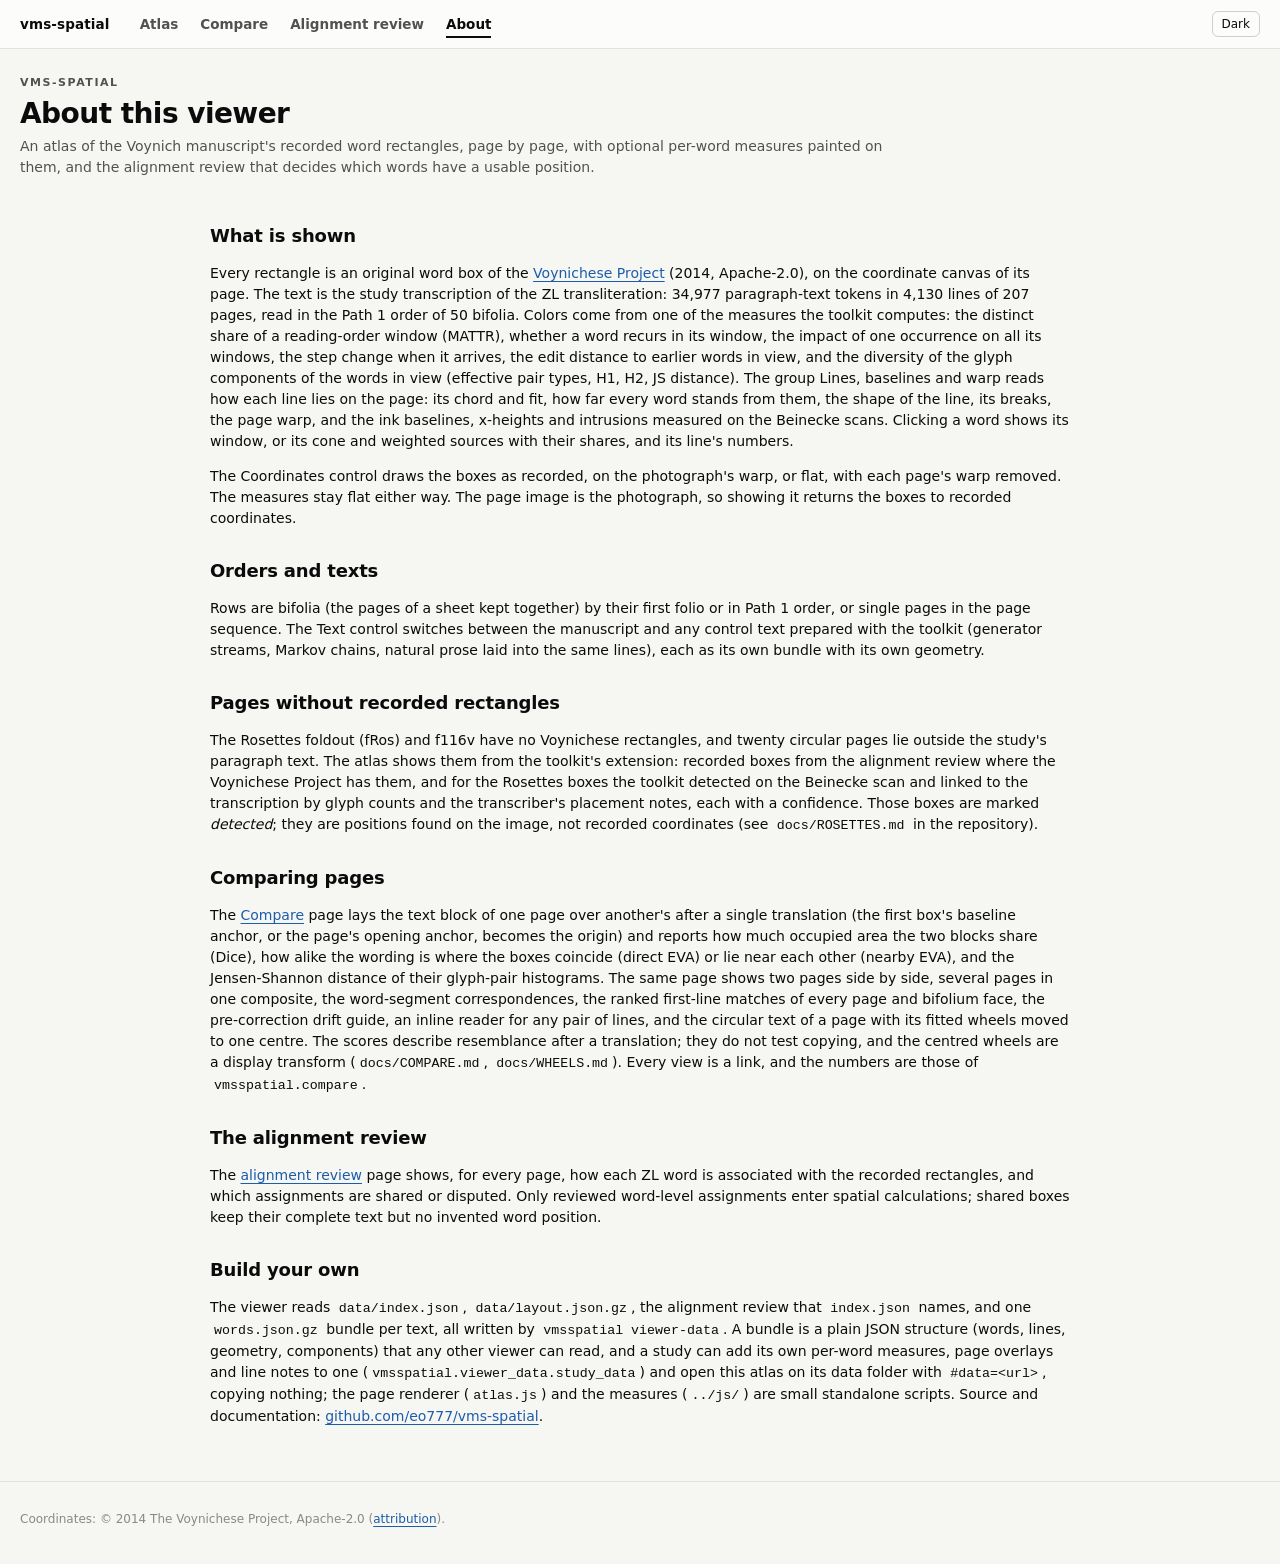
==== viewer/about.html @ 37ca38cd "Release 2026.10.31.6 Build 8cfc3ab9c296. History not kept." ====
<!doctype html>
<html lang="en"><head><meta charset="utf-8"><meta name="viewport" content="width=device-width, initial-scale=1">
<title>vms-spatial · About</title><link rel="stylesheet" href="style.css"><script src="site_nav.js" defer></script>
<style>main.about{max-width:900px}main.about h2{margin-top:28px}main.about code{background:var(--bg);padding:1px 4px;border-radius:4px}</style></head>
<body><nav class="site-nav"></nav><header class="masthead"><div class="eyebrow">VMS-SPATIAL</div><h1>About this viewer</h1>
<p class="sub">An atlas of the Voynich manuscript's recorded word rectangles, page by page, with optional per-word measures painted on them, and the alignment review that decides which words have a usable position.</p></header>
<main class="about">
<h2>What is shown</h2>
<p>Every rectangle is an original word box of the <a href="https://www.voynichese.com/">Voynichese Project</a> (2014, Apache-2.0), on the coordinate canvas of its page. The text is the study transcription of the ZL transliteration: 34,977 paragraph-text tokens in 4,130 lines of 207 pages, read in the Path 1 order of 50 bifolia. Colors come from one of the measures the toolkit computes: the distinct share of a reading-order window (MATTR), whether a word recurs in its window, the impact of one occurrence on all its windows, the step change when it arrives, the edit distance to earlier words in view, and the diversity of the glyph components of the words in view (effective pair types, H1, H2, JS distance). The group Lines, baselines and warp reads how each line lies on the page: its chord and fit, how far every word stands from them, the shape of the line, its breaks, the page warp, and the ink baselines, x-heights and intrusions measured on the Beinecke scans. Clicking a word shows its window, or its cone and weighted sources with their shares, and its line's numbers.</p>
<p>The Coordinates control draws the boxes as recorded, on the photograph's warp, or flat, with each page's warp removed. The measures stay flat either way. The page image is the photograph, so showing it returns the boxes to recorded coordinates.</p>
<h2>Orders and texts</h2>
<p>Rows are bifolia (the pages of a sheet kept together) by their first folio or in Path 1 order, or single pages in the page sequence. The Text control switches between the manuscript and any control text prepared with the toolkit (generator streams, Markov chains, natural prose laid into the same lines), each as its own bundle with its own geometry.</p>
<h2>Pages without recorded rectangles</h2>
<p>The Rosettes foldout (fRos) and f116v have no Voynichese rectangles, and twenty circular pages lie outside the study's paragraph text. The atlas shows them from the toolkit's extension: recorded boxes from the alignment review where the Voynichese Project has them, and for the Rosettes boxes the toolkit detected on the Beinecke scan and linked to the transcription by glyph counts and the transcriber's placement notes, each with a confidence. Those boxes are marked <em>detected</em>; they are positions found on the image, not recorded coordinates (see <code>docs/ROSETTES.md</code> in the repository).</p>
<h2>Comparing pages</h2>
<p>The <a href="compare.html">Compare</a> page lays the text block of one page over another's after a single translation (the first box's baseline anchor, or the page's opening anchor, becomes the origin) and reports how much occupied area the two blocks share (Dice), how alike the wording is where the boxes coincide (direct EVA) or lie near each other (nearby EVA), and the Jensen-Shannon distance of their glyph-pair histograms. The same page shows two pages side by side, several pages in one composite, the word-segment correspondences, the ranked first-line matches of every page and bifolium face, the pre-correction drift guide, an inline reader for any pair of lines, and the circular text of a page with its fitted wheels moved to one centre. The scores describe resemblance after a translation; they do not test copying, and the centred wheels are a display transform (<code>docs/COMPARE.md</code>, <code>docs/WHEELS.md</code>). Every view is a link, and the numbers are those of <code>vmsspatial.compare</code>.</p>
<h2>The alignment review</h2>
<p>The <a href="alignment.html">alignment review</a> page shows, for every page, how each ZL word is associated with the recorded rectangles, and which assignments are shared or disputed. Only reviewed word-level assignments enter spatial calculations; shared boxes keep their complete text but no invented word position.</p>
<h2>Build your own</h2>
<p>The viewer reads <code>data/index.json</code>, <code>data/layout.json.gz</code>, the alignment review that <code>index.json</code> names, and one <code>words.json.gz</code> bundle per text, all written by <code>vmsspatial viewer-data</code>. A bundle is a plain JSON structure (words, lines, geometry, components) that any other viewer can read, and a study can add its own per-word measures, page overlays and line notes to one (<code>vmsspatial.viewer_data.study_data</code>) and open this atlas on its data folder with <code>#data=&lt;url&gt;</code>, copying nothing; the page renderer (<code>atlas.js</code>) and the measures (<code>../js/</code>) are small standalone scripts. Source and documentation: <a href="https://github.com/eo777/vms-spatial">github.com/eo777/vms-spatial</a>.</p>
</main><footer><p>Coordinates: © 2014 The Voynichese Project, Apache-2.0 (<a href="NOTICE.txt">attribution</a>).</p></footer>
<script src="common.js"></script></body></html>
---- viewer/style.css ----
/* Governed self-citation app. Colour tokens, page shell, panels, charts, text overlays. Light and dark. */
:root{color-scheme:light;
 --bg:#f6f6f3;--surface:#fcfcfb;--ink:#0b0b0b;--ink2:#52514e;--muted:#8a8984;--line:#e4e2dc;--line2:#d0cec7;--shadow:0 1px 2px rgba(0,0,0,.05),0 4px 14px rgba(0,0,0,.05);
 /* runs: slots of the validated categorical palette, one per run and fixed (blue, orange, aqua; the hidden runs yellow, magenta, green, violet) */
 --run-timm:#2a78d6;--run-governed:#eb6834;--run-far0:#1baf7a;--run-pool:#eda100;--run-list70:#e87ba4;--run-list70p:#008300;--run-noinnov:#6250d6;
 --timm:var(--run-timm);--gov:var(--run-governed);--far0:var(--run-far0);--obs:#0b0b0b;--fit:#52514e;--iid:#8a8984;
 /* page highlights and decisions */
 --new:#008300;--inn:#6250d6;--hapax:#c98500;--far:#e34948;--deg:#d55181;--now:#1c5cab;--pos:#008300;--neg:#e34948;--pool:#2a78d6;--pick:#0b0b0b;--par:#52514e;
 /* diverging: blue = wanted / below the manuscript, red = surplus / above it, grey midpoint */
 --dv-blue:#256abf;--dv-red:#e34948;--want:var(--dv-blue);--surplus:var(--dv-red);
 /* Golf's groups along the path: alternating neutral bands, named by their labels */
 --band-a:#e8e7df;--band-b:#f4f3ee;
 --g-1a:var(--band-a);--g-1b:var(--band-b);--g-1_5a:var(--band-a);--g-2a:var(--band-b);--g-5a:var(--band-a);--g-6:var(--band-b);--g-3b:var(--band-a);--g-3a:var(--band-b);--g-3c:var(--band-a);--g-4c:var(--band-b);--g-4a:var(--band-a);
 --accent:#1c5cab;--mono:ui-monospace,SFMono-Regular,Consolas,"Liberation Mono",monospace;--sans:system-ui,-apple-system,"Segoe UI",Roboto,sans-serif}
@media (prefers-color-scheme:dark){:root:not([data-theme="light"]){color-scheme:dark;
 --bg:#141413;--surface:#1c1c1b;--ink:#f3f2ee;--ink2:#c3c2b7;--muted:#8f8e87;--line:#2d2d2b;--line2:#3b3b38;--shadow:0 1px 2px rgba(0,0,0,.4),0 4px 14px rgba(0,0,0,.3);
 --run-timm:#3987e5;--run-governed:#d95926;--run-far0:#199e70;--run-pool:#c98500;--run-list70:#d55181;--run-list70p:#008300;--run-noinnov:#9085e9;--obs:#f3f2ee;--fit:#b8b6ad;--iid:#8f8e87;
 --new:#4cc35a;--inn:#9085e9;--hapax:#e0a526;--far:#ff6b5e;--deg:#e87ba4;--now:#86b6ef;--pos:#4cc35a;--neg:#ff6b5e;--pool:#4f93e8;--pick:#f3f2ee;--par:#c3c2b7;
 --dv-blue:#5598e7;--dv-red:#e66767;--band-a:#292927;--band-b:#20201f;--accent:#86b6ef}}
:root[data-theme="dark"]{color-scheme:dark;
 --bg:#141413;--surface:#1c1c1b;--ink:#f3f2ee;--ink2:#c3c2b7;--muted:#8f8e87;--line:#2d2d2b;--line2:#3b3b38;--shadow:0 1px 2px rgba(0,0,0,.4),0 4px 14px rgba(0,0,0,.3);
 --run-timm:#3987e5;--run-governed:#d95926;--run-far0:#199e70;--run-pool:#c98500;--run-list70:#d55181;--run-list70p:#008300;--run-noinnov:#9085e9;--obs:#f3f2ee;--fit:#b8b6ad;--iid:#8f8e87;
 --new:#4cc35a;--inn:#9085e9;--hapax:#e0a526;--far:#ff6b5e;--deg:#e87ba4;--now:#86b6ef;--pos:#4cc35a;--neg:#ff6b5e;--pool:#4f93e8;--pick:#f3f2ee;--par:#c3c2b7;
 --dv-blue:#5598e7;--dv-red:#e66767;--band-a:#292927;--band-b:#20201f;--accent:#86b6ef}
*{box-sizing:border-box}html{scroll-behavior:smooth}
:root{--run-noinnov_far0:var(--run-noinnov)}
body{margin:0;background:var(--bg);color:var(--ink);font:14px/1.5 var(--sans)}
a{color:var(--accent);text-decoration-thickness:1px;text-underline-offset:3px}
code,.mono{font-family:var(--mono);font-size:.95em}
button,select,input{font:inherit;color:var(--ink)}
button{background:var(--surface);border:1px solid var(--line2);border-radius:6px;padding:5px 10px;cursor:pointer}
button:hover{border-color:var(--ink2)}button.on,button[aria-pressed="true"]{background:var(--ink);color:var(--surface);border-color:var(--ink)}
button:disabled{opacity:.45;cursor:default}
select,input[type=search],input[type=text],input[type=number]{background:var(--surface);border:1px solid var(--line2);border-radius:6px;padding:5px 8px}
input[type=range]{accent-color:var(--ink2)}
:focus-visible{outline:2px solid var(--accent);outline-offset:2px}
.site-nav{position:relative;display:flex;flex-wrap:wrap;align-items:center;gap:6px 22px;padding:10px max(20px,calc((100vw - 1500px)/2));background:var(--surface);border-bottom:1px solid var(--line);font-size:13.5px}
.site-nav .brand{font-weight:700;letter-spacing:.01em;margin-right:8px;color:var(--ink);text-decoration:none}
.site-nav a{color:var(--ink2);text-decoration:none;font-weight:600;padding:4px 0}
.site-nav a:hover{color:var(--ink)}.site-nav a[aria-current="page"]{color:var(--ink);box-shadow:inset 0 -2px var(--ink)}
.site-nav .spacer{flex:1}.site-nav .theme{font-size:12px;padding:3px 9px}.site-nav .tag{font-size:11px;color:var(--muted)}
.masthead,main,footer{max-width:1500px;margin:auto;padding:0 20px}
.masthead{padding-top:26px;padding-bottom:10px}
.eyebrow{font-size:11px;letter-spacing:.14em;color:var(--ink2);font-weight:750}
h1{font-size:28px;line-height:1.15;letter-spacing:-.02em;margin:6px 0 6px}
h2{font-size:18px;margin:0 0 8px;letter-spacing:-.01em}h3{font-size:14px;margin:0 0 6px}
.sub{color:var(--ink2);margin:0 0 6px;max-width:900px}
main{padding-bottom:40px}
footer{border-top:1px solid var(--line);padding:16px 20px 24px;color:var(--muted);font-size:12px}
.panel{background:var(--surface);border:1px solid var(--line);border-radius:10px;padding:14px 16px;box-shadow:var(--shadow)}
.panel+.panel{margin-top:14px}
.panel h2 .n{color:var(--muted);font-weight:500;font-size:13px;margin-left:8px}
.row{display:flex;flex-wrap:wrap;gap:10px 16px;align-items:center}
.ctl{display:flex;align-items:center;gap:7px;color:var(--ink2);font-size:13px}.ctl b{color:var(--ink);font-weight:600}
.seg{display:inline-flex;border:1px solid var(--line2);border-radius:6px;overflow:hidden}
.seg button{border:0;border-radius:0;background:var(--surface);color:var(--ink2);padding:4px 10px}
.seg button+button{border-left:1px solid var(--line2)}.seg button.on{background:var(--ink);color:var(--surface)}
.chip{display:inline-flex;align-items:center;gap:6px;font:500 12px var(--sans);border:1px solid var(--line2);background:var(--surface);color:var(--ink2);border-radius:999px;padding:4px 10px;cursor:pointer;user-select:none}
.chip i{width:10px;height:10px;border-radius:3px;display:inline-block;background:var(--c,var(--ink2))}
.chip.off{opacity:.45;border-style:dashed}.chip:hover{border-color:var(--ink2)}
.muted{color:var(--muted)}.small{font-size:12px}.num{font-variant-numeric:tabular-nums}
.grid2{display:grid;grid-template-columns:1fr 1fr;gap:14px}.grid3{display:grid;grid-template-columns:repeat(3,minmax(0,1fr));gap:14px}
@media(max-width:900px){.grid2,.grid3{grid-template-columns:1fr}}
table{border-collapse:collapse;width:100%;font-size:13px;font-variant-numeric:tabular-nums}
th,td{text-align:left;padding:6px 8px;border-bottom:1px solid var(--line);vertical-align:top}
th{font-size:11.5px;color:var(--ink2);font-weight:600;line-height:1.35}
thead th{vertical-align:bottom}
td.num,th.num{text-align:right}tr:last-child td{border-bottom:0}
.table-wrap{overflow:auto;border:1px solid var(--line);border-radius:8px;background:var(--surface)}
.metrics{display:grid;grid-template-columns:repeat(auto-fit,minmax(150px,1fr));gap:10px;margin:8px 0 12px}
.metric{padding:10px 12px;background:var(--bg);border:1px solid var(--line);border-radius:8px}
.metric .v{font-size:22px;font-weight:650;letter-spacing:-.02em;line-height:1.1}.metric .l{font-size:12px;color:var(--ink2);margin-top:3px}.metric .d{font-size:11px;color:var(--muted)}
.legend{display:flex;flex-wrap:wrap;gap:6px 16px;font-size:12px;color:var(--ink2)}
.legend span:before{content:"";display:inline-block;vertical-align:middle;width:16px;height:3px;margin-right:6px;background:var(--c,var(--ink2))}
.legend span.dash:before{background:repeating-linear-gradient(90deg,var(--c) 0 4px,transparent 4px 7px)}
.legend span.band:before{height:10px;background:linear-gradient(var(--c),var(--c)) center/100% 3px no-repeat,color-mix(in srgb,var(--c) 28%,transparent)}
/* tables with a column per run: run names wrap within about 11em, measure names keep a readable width, numbers stay on one line */
th .rn{display:inline-block;max-width:11em;white-space:normal;line-height:1.35}
.table-wrap td:first-child{min-width:8em}
.table-wrap table:has(td.num) td:first-child{min-width:14em}
/* the parameters table: values may break anywhere (lists of positions), the meaning keeps a readable width */
.params td:not(:first-child):not(:last-child){overflow-wrap:anywhere;min-width:6.2em}
.params td:last-child{min-width:18em}
.params td:first-child{white-space:nowrap}
.table-wrap td.num{white-space:nowrap}
.rn{white-space:nowrap}.rn::before{content:"";display:inline-block;width:8px;height:8px;border-radius:50%;background:var(--c);margin-right:6px;vertical-align:1px}
.chart svg{display:block;width:100%;height:auto;overflow:visible}
.axis{font:11px var(--sans);fill:var(--muted)}
.chart svg .axis,.chart svg .golf-label{font-size:calc(11px * min(var(--k,1),1.6))}.gridline{stroke:var(--line);stroke-width:1}
.golf-shade{opacity:.8}.golf-boundary{stroke:var(--line2);stroke-width:.8;stroke-dasharray:3 4}.golf-label{font:600 11px var(--sans);fill:var(--ink2)}.golf-leader{stroke:var(--line2);stroke-width:.6;fill:none}
.chart-note{font-size:12px;color:var(--muted);margin:8px 0 0}
/* long chart notes (means, definitions) are folded under a small toggle */
details.chart-note{margin:6px 0 0}
details.chart-note summary{display:inline-block;list-style:none;cursor:pointer;font-size:11.5px;color:var(--muted);user-select:none}
details.chart-note summary::-webkit-details-marker{display:none}
details.chart-note summary::before{content:"▸ "}
details.chart-note[open] summary::before{content:"▾ "}
details.chart-note summary:hover{color:var(--ink2)}
details.chart-note p{margin:4px 0 0}
details.method{margin-top:10px;border-top:1px solid var(--line);padding-top:8px;font-size:13px;color:var(--ink2)}
details.method summary{cursor:pointer;color:var(--ink2);font-weight:600;font-size:12.5px}
details.method p{margin:6px 0}
.tip{position:fixed;z-index:100;pointer-events:none;background:var(--ink);color:var(--surface);font-size:12px;line-height:1.4;padding:6px 9px;border-radius:6px;max-width:320px;box-shadow:var(--shadow);display:none}
.tip b{color:var(--surface)}
.empty{padding:20px;color:var(--muted);font-size:13px;text-align:center}
.loading{color:var(--muted);font-size:13px;padding:8px 0}
.error{padding:12px 14px;background:color-mix(in srgb,var(--neg) 9%,var(--surface));border:1px solid color-mix(in srgb,var(--neg) 40%,var(--line));border-radius:6px;white-space:pre-wrap;color:var(--ink)}
/* ---- page text */
.pagegrid{display:grid;grid-template-columns:minmax(0,1fr) clamp(340px,31vw,440px);gap:14px;align-items:start}
.pagegrid.with-pres{grid-template-columns:minmax(0,1fr) clamp(340px,27vw,440px) clamp(300px,24vw,440px)}
.pres{position:sticky;top:calc(var(--deck-h,0px) + 12px);height:calc(100vh - var(--deck-h,0px) - 24px);min-height:420px}
.pres[hidden]{display:none}
.colpanel{height:100%;display:flex;flex-direction:column;padding:0;overflow:hidden}
.colhead{display:flex;align-items:center;justify-content:space-between;flex:none;padding:7px 8px 6px 14px;border-bottom:1px solid var(--line)}
.colhead h3{margin:0;font-size:12.5px;color:var(--ink)}
.colhead .close{border:0;background:none;padding:3px 7px;color:var(--muted)}.colhead .close:hover{color:var(--ink)}
body.browser.wide main{max-width:none}
.widebtn{flex:none;padding:4px 9px;font-size:14px;line-height:1.2;color:var(--ink2)}
.widebtn[aria-pressed="true"]{background:var(--ink);color:var(--surface);border-color:var(--ink)}
.tabs button[hidden]{display:none}
@media(max-width:960px){.pagegrid{grid-template-columns:1fr}}
.text{font:13.5px/1.95 var(--mono);padding:2px 0}
.line{display:flex;gap:0 10px;align-items:baseline;padding:0 4px;border-radius:4px}
.line.par{margin-top:9px;border-top:1px dashed var(--line2);padding-top:3px}
.line.pf{margin-top:0;border-top:0}
.line .ln{flex:0 0 46px;color:var(--muted);font-size:10.5px;text-align:right;user-select:none;padding-right:6px}
.line .ln .pm{color:var(--par);margin-left:3px;font-weight:700}
.line .words{display:flex;flex-wrap:wrap;gap:0 7px}
.line.pool{background:color-mix(in srgb,var(--pool) 8%,transparent)}
.tok{position:relative;padding:0 4px;border-radius:4px;border:1px solid transparent;cursor:pointer;white-space:nowrap;color:var(--ink2)}
.tok.written{color:var(--ink)}
.tok:hover{border-color:var(--ink2)}
.tok.sel{outline:2px solid var(--ink);outline-offset:-1px}
.tok.o-new{color:var(--new);font-weight:600}
.tok.o-inn{background:color-mix(in srgb,var(--inn) 22%,transparent);color:var(--ink)}
.tok.o-inn.o-new{color:var(--ink)}
.tok.o-hx{box-shadow:inset 0 -2px var(--hapax)}
.tok.o-ab{border-color:var(--line2);border-style:dashed}
.tok.o-copy{opacity:.55}
.tok.o-far{border-color:color-mix(in srgb,var(--far) 55%,transparent)}
.tok.o-dg{background:color-mix(in srgb,var(--deg) 16%,transparent);border-radius:3px}
.line.deg{box-shadow:inset 3px 0 var(--deg)}.line.deg .ln{color:var(--deg);font-weight:700}
.site-nav .runopts{display:inline-flex;gap:6px}
.site-nav details.runs{position:static}
.site-nav details.runs summary{list-style:none;cursor:pointer;font:600 12px var(--sans);color:var(--ink2);background:var(--bg);border:1px solid var(--line2);border-radius:6px;padding:3px 9px}
.site-nav details.runs summary::-webkit-details-marker{display:none}
.site-nav details.runs summary::after{content:' \25BE'}
.site-nav details.runs[open] summary{color:var(--ink);border-color:var(--ink2)}
.site-nav .runs-menu{position:absolute;right:0;top:calc(100% + 6px);z-index:50;min-width:280px;background:var(--surface);border:1px solid var(--line);border-radius:10px;box-shadow:var(--shadow);padding:8px 12px;display:flex;flex-direction:column;gap:7px}
.site-nav .runs-menu label{display:flex;align-items:center;gap:8px;font-size:12.5px;font-weight:500;color:var(--ink);cursor:pointer;white-space:nowrap}
.site-nav .runs-menu label::before{content:'';width:9px;height:9px;border-radius:3px;background:var(--c,var(--ink2));flex:none}
.site-nav .runs-menu input{margin:0}
.site-nav .runs-menu{right:max(16px,calc((100vw - 1500px)/2));width:min(480px,calc(100vw - 32px));max-width:calc(100vw - 32px)}
.site-nav .run-options{display:flex;flex-direction:column;gap:8px;max-height:55vh;overflow:auto;padding:4px 0}
.site-nav .runs-menu label{white-space:normal}
.site-nav .runs-menu label[hidden]{display:none}
.share-controls{display:inline-flex;gap:9px;align-items:center;font-size:11px;font-weight:500;letter-spacing:0;margin-left:12px;white-space:nowrap}
.share-controls button{padding:2px 7px;font-size:11px}
.share-url{width:100%;padding:10px;background:var(--bg);border:1px solid var(--line2)}
.tok.o-ty-COMBINE{text-decoration:underline;text-decoration-color:var(--ink2);text-decoration-thickness:1.5px}
.tok.o-ty-SPLIT{text-decoration:underline dotted var(--ink2)}
.tok.cur{outline:2px solid var(--now);outline-offset:0;background:color-mix(in srgb,var(--now) 12%,transparent)}
.tok.pending{color:var(--muted);border-style:dashed;border-color:var(--line2)}
.tok.pick{outline:2px solid var(--pick);outline-offset:0}
.tok.partner{outline:2px dashed var(--pick);outline-offset:0}
.tok.srcof{box-shadow:0 0 0 2px var(--accent)}
.tok .wgt{position:absolute;left:0;right:0;bottom:-1px;height:3px;border-radius:2px;background:var(--pool);opacity:var(--o,0)}
.tok.o-pres{background:var(--pbg,transparent)}
.ghost{color:var(--muted);font-style:italic}
/* ---- side panel */
.side{position:sticky;top:calc(var(--deck-h,0px) + 12px);height:calc(100vh - var(--deck-h,0px) - 24px);min-height:420px}
.detail{height:100%;display:flex;flex-direction:column;padding:0;overflow:hidden}
.tabs{display:flex;gap:2px;flex:none;border-bottom:1px solid var(--line);padding:4px 10px 0}
.tabs button{background:none;border:0;border-bottom:2px solid transparent;border-radius:0;margin-bottom:-1px;padding:8px 10px 7px;font:600 12.5px var(--sans);color:var(--ink2)}
.tabs button:hover{color:var(--ink)}
.tabs button.on{color:var(--ink);border-bottom-color:var(--ink)}
.tabs button[data-tab="source"]::after{content:"";display:inline-block;width:7px;height:7px;border-radius:50%;background:transparent;margin-left:6px;vertical-align:1px}
.tabs button.flag::after{background:var(--now)}
.tabs .coltoggle{margin-left:auto;border:1px solid var(--line2);border-radius:5px;margin-bottom:5px;padding:2px 8px;font-size:14px;line-height:1.2;color:var(--ink2)}
.tabs .coltoggle:hover{color:var(--ink);border-color:var(--ink2)}
.tabbody{flex:1;min-height:0;overflow:auto;padding:12px 14px}
.tabbody[hidden]{display:none}
.onpage{margin:0 0 8px}
.side h3{text-transform:uppercase;letter-spacing:.06em;font-size:11px;color:var(--muted);margin:0 0 8px}
.kv{display:grid;grid-template-columns:auto 1fr;gap:4px 10px;font-size:13px}.kv dt{color:var(--muted)}.kv dd{margin:0}
.bars{display:grid;grid-template-columns:minmax(0,42%) minmax(0,1fr) 44px;gap:4px 8px;align-items:center;font-size:12px}
.bars.sep{margin-top:6px;padding-top:6px;border-top:1px dashed var(--line)}
.bars .track b.start{position:absolute;top:0;height:100%;border:1.5px solid var(--ink2);border-radius:2px;box-sizing:border-box}
.bars .track:hover{outline:1px solid var(--line2)}
.pnote{margin:0 0 8px;color:var(--ink2)}
.key{display:inline-block;width:10px;height:8px;border-radius:2px;margin:0 4px 0 8px}
.key.want{background:var(--want)}.key.surplus{background:var(--surplus)}.key.start{border:1.5px solid var(--ink2);box-sizing:border-box}
details.wordp{margin-top:10px;border-top:1px solid var(--line);padding-top:8px}
details.wordp summary{cursor:pointer;font-size:12.5px;color:var(--ink2)}details.wordp summary b{color:var(--ink)}
details.wordp .bars{margin-top:6px}
.bars .lab{font-family:var(--mono);font-size:12px;color:var(--ink2);white-space:nowrap;overflow:hidden;text-overflow:ellipsis}
.bars .track{position:relative;height:10px;background:var(--bg);border-radius:3px;overflow:hidden}
.bars .track:before{content:"";position:absolute;left:50%;top:0;bottom:0;border-left:1px solid var(--line2)}
.bars .track i{position:absolute;top:0;height:100%;border-radius:2px}
.bars .track i.pos{background:var(--want)}.bars .track i.neg{background:var(--surplus)}
.bars .val{text-align:right;font-variant-numeric:tabular-nums;color:var(--ink2)}
/* step log: one row per trace record (draw, proposal, innovator, written), grouped by attempt; details in tooltips */
.loghead{display:flex;flex-wrap:wrap;gap:2px 10px;font-size:12px;color:var(--muted);margin-bottom:6px}
.strip{display:flex;flex-wrap:wrap;align-items:center;gap:3px;margin:0 0 8px;font-size:11.5px}
.strip span{margin-right:5px}
.strip i{width:10px;height:10px;border-radius:2px;background:var(--line2);cursor:pointer}
.strip i.A{background:var(--new)}.strip i.R,.strip i.K{background:var(--neg)}.strip i.N{background:var(--inn)}
.strip i.now{outline:2px solid var(--ink);outline-offset:1px}
.strip .segs{display:flex;flex:1;gap:2px;min-width:0}.strip .segs i{flex:none}.strip .segs i.seg{flex-basis:0;min-width:6px}
.log{display:flex;flex-direction:column;gap:5px}
.att{position:relative;border-left:2px solid var(--line);margin-left:9px;padding-left:9px}
.att.fin{border-left-color:transparent}
.att[data-n]::before{content:attr(data-n);position:absolute;left:-10px;top:2px;min-width:18px;height:18px;padding:0 3px;border-radius:9px;background:var(--surface);border:1px solid var(--line2);font:600 9.5px/16px var(--sans);color:var(--muted);text-align:center}
.rec{border-radius:4px;padding:1px 5px;cursor:pointer}
.rec:hover{background:color-mix(in srgb,var(--ink) 5%,transparent)}
.rec.now{background:color-mix(in srgb,var(--now) 13%,transparent);box-shadow:inset 3px 0 var(--now)}
.lr{display:grid;grid-template-columns:60px minmax(0,1fr) 50px 62px;gap:6px;align-items:baseline;font-size:12.5px;line-height:1.6}
.lr .st{font:600 9.5px var(--sans);letter-spacing:.06em;text-transform:uppercase;color:var(--muted)}
.lr.inn .st{color:var(--inn)}
.lr .mn{min-width:0;overflow-wrap:anywhere}
.lr .nm{text-align:right;font-size:12px;font-variant-numeric:tabular-nums;color:var(--ink2);white-space:nowrap}
.lr .bd{text-align:right}
.lr .dec{font-size:10.5px;letter-spacing:0;text-transform:none;padding:0 5px}
.lr .grp{display:inline-block;max-width:100%}
.lr.dim .mn,.lr.dim .nm{opacity:.55}
.lr code.w{font-size:12.5px}
.lr s{color:var(--muted)}.lr s.timm{font:12px var(--mono)}
.lr .src{display:inline-block;font:600 9.5px/15px var(--sans);letter-spacing:.03em;border-radius:3px;padding:0 4px;margin-right:6px;background:color-mix(in srgb,var(--pool) 16%,transparent);color:var(--ink)}
.lr .src.far{background:color-mix(in srgb,var(--far) 20%,transparent)}.lr .src.mode{background:var(--line)}
.lr .op{color:var(--muted);font-size:11px;margin-left:6px}
.lr .flag{display:inline-block;font:500 10px/14px var(--sans);color:var(--ink2);border:1px solid var(--line2);border-radius:3px;padding:0 4px;margin-left:5px;white-space:nowrap}
.lr [data-tip]{cursor:help}
.rec .cands{margin:2px 0 4px 66px}
.fold{display:block;width:calc(100% - 20px);margin-left:20px;text-align:left;font-size:12px;color:var(--ink2);background:var(--bg);border:1px dashed var(--line2);border-radius:5px;padding:3px 8px}
.rec.later,.fold.later{opacity:.5}
.rec.fold-s .mn{color:var(--ink2)}.rec.fold-s .op{margin-left:2px}
.loghead .linkbtn{margin-left:auto;font-size:11.5px;padding:0 6px;border-radius:4px}
.dec{display:inline-block;font:600 10.5px var(--sans);letter-spacing:.03em;text-transform:uppercase;border-radius:3px;padding:1px 6px;background:var(--line);color:var(--ink2)}
.dec.A{background:color-mix(in srgb,var(--new) 20%,transparent);color:var(--ink)}
.dec.R,.dec.K{background:color-mix(in srgb,var(--neg) 20%,transparent);color:var(--ink)}
.dec.N{background:color-mix(in srgb,var(--inn) 25%,transparent);color:var(--ink)}
.diff .del{color:var(--neg);text-decoration:line-through}.diff .ins{color:var(--pos);font-weight:700}
.cands{font:12px var(--mono);display:flex;flex-wrap:wrap;gap:4px 8px}
.cands span{border:1px solid var(--line2);border-radius:4px;padding:0 5px}.cands span.sel{border-color:var(--inn);background:color-mix(in srgb,var(--inn) 15%,transparent)}
.cands small{color:var(--muted);font-family:var(--sans)}
.srcline{font:12.5px/1.9 var(--mono);color:var(--ink2);padding:6px 8px;background:var(--bg);border-radius:6px;overflow-wrap:anywhere}
.srcline mark{background:color-mix(in srgb,var(--pick) 15%,transparent);color:var(--ink);border-radius:3px;padding:0 3px;font-weight:600}
.srcline .meta{display:block;font:11px var(--sans);color:var(--muted)}
/* ---- stats pages */
.cards{display:grid;grid-template-columns:repeat(auto-fill,minmax(360px,1fr));gap:14px}
.card{background:var(--surface);border:1px solid var(--line);border-radius:10px;padding:12px 14px}
.card h3{font-size:13.5px;margin:0 0 6px}
button.enlarge{float:right;font:500 11px var(--sans);color:var(--ink2);background:var(--bg);border:1px solid var(--line2);border-radius:6px;padding:1px 7px;cursor:pointer;margin-left:8px}
button.enlarge:hover{border-color:var(--ink2);color:var(--ink)}
.overlay{position:fixed;inset:0;z-index:60;background:rgba(0,0,0,.55);display:none;align-items:center;justify-content:center;padding:20px}
.overlay .box{background:var(--surface);border:1px solid var(--line);border-radius:12px;width:100%;max-width:1280px;max-height:92vh;overflow:auto;padding:14px 18px 18px;box-shadow:var(--shadow)}
.overlay header{display:flex;justify-content:space-between;align-items:center;gap:12px;margin-bottom:8px}
.overlay header h3{margin:0;font-size:15px}
.overlay .close{font:16px var(--sans);color:var(--ink2);background:var(--bg);border:1px solid var(--line2);border-radius:6px;padding:2px 9px;cursor:pointer}
.overlay .close:hover{color:var(--ink);border-color:var(--ink2)}
.overlay svg{width:100%;height:auto}
.cmp{display:grid;grid-template-columns:auto 1fr auto;gap:3px 8px;font-size:12px;align-items:center}
.cmp .n{text-align:right;font-variant-numeric:tabular-nums}.cmp .t{position:relative;height:9px;background:var(--bg);border-radius:3px}.cmp .t i{position:absolute;left:0;top:0;height:100%;border-radius:3px;background:var(--c,var(--ink2))}
.cmp .t em{position:absolute;top:-3px;width:2px;height:15px;background:var(--obs)}
.heat{overflow:auto}.heat svg{display:block;height:auto}
.heat text{font:10px var(--mono);fill:var(--ink2)}
.toolbar{display:flex;flex-wrap:wrap;gap:10px 18px;align-items:center;margin:0 0 12px}
.scroller{display:flex;flex-direction:column;gap:14px}
.sticky{position:sticky;top:0;z-index:5;background:var(--bg);padding:8px 0}
pre.code{font:12px/1.45 var(--mono);background:var(--bg);border:1px solid var(--line);border-radius:8px;padding:10px 12px;overflow:auto;margin:6px 0 10px;white-space:pre}
pre.code .add{color:var(--pos);background:color-mix(in srgb,var(--pos) 8%,transparent);display:block}
pre.code .del{color:var(--neg);background:color-mix(in srgb,var(--neg) 8%,transparent);display:block}
pre.code .hunk{color:var(--muted);display:block;margin-top:6px}
.toc{display:flex;flex-wrap:wrap;gap:6px 14px;font-size:13px;margin:0 0 12px}

/* explainer sections (modifications page) */
.explain p{font-size:13.5px;line-height:1.55;max-width:920px;margin:6px 0}
.explain h3{margin-top:16px}
.explain ul{font-size:13.5px;line-height:1.5;max-width:920px;padding-left:20px;margin:6px 0}
.explain li{margin:3px 0}
.steps{counter-reset:s;list-style:none;padding:0;margin:8px 0 0;max-width:920px}
.steps li{position:relative;padding:0 0 10px 34px;font-size:13.5px;line-height:1.5}
.steps li::before{counter-increment:s;content:counter(s);position:absolute;left:0;top:2px;width:22px;height:22px;border-radius:50%;background:var(--bg);border:1px solid var(--line2);font:600 11.5px var(--sans);display:flex;align-items:center;justify-content:center;color:var(--ink2)}
.formula{font:12.5px/1.7 var(--mono);background:var(--bg);border:1px solid var(--line);border-radius:8px;padding:8px 12px;margin:6px 0 10px;overflow:auto;white-space:pre}
.msg{font:600 11.5px var(--mono);background:var(--bg);border:1px solid var(--line2);border-radius:5px;padding:1px 6px;color:var(--ink2);white-space:nowrap}
th.group{text-align:left;background:var(--bg);color:var(--ink2);font-weight:650;font-size:11.5px;letter-spacing:.05em;text-transform:uppercase;padding-top:10px}
td.hl{font-weight:650;background:color-mix(in srgb,var(--accent) 9%,transparent)}
.tok.future{color:transparent;cursor:default;background:linear-gradient(color-mix(in srgb,var(--muted) 60%,transparent),color-mix(in srgb,var(--muted) 60%,transparent)) center/calc(100% - 8px) 3px no-repeat}
.tok.future sup,.tok.future i{visibility:hidden}
.line.future .ln{opacity:.4}
#text.busy{opacity:.55;transition:opacity .15s}

/* ---- page browser: a sticky deck (run, pager, highlights, scrubber) whose height never depends on the page shown */
.sr-only{position:absolute;width:1px;height:1px;overflow:hidden;clip:rect(0 0 0 0);white-space:nowrap}
body.browser main{padding-top:4px}
.deck{position:sticky;top:0;z-index:20;background:var(--bg);padding:10px 0;margin:0 0 12px}
.deck::before{content:"";position:absolute;z-index:-1;top:0;bottom:0;left:-100vmax;right:-100vmax;background:var(--bg);border-bottom:1px solid var(--line)}
.deck-row{display:flex;align-items:center;gap:10px 18px;min-height:34px}
.runseg{flex:none}
.runseg button{display:inline-flex;align-items:center;gap:7px;padding:5px 12px;font-weight:600;color:var(--ink2)}
.runseg button .dot{width:9px;height:9px;border-radius:50%;background:var(--c);flex:none}
.runseg button{background:var(--bg)}
.runseg button.on{background:var(--surface);color:var(--ink);box-shadow:inset 0 -3px var(--c)}
.pager{display:flex;align-items:center;gap:6px;flex:none}
.pager button{width:34px;padding:5px 0;text-align:center}
#pageSel{width:92px;font-family:var(--mono);font-size:13px}
.bifsel{flex:none}
#nodeSel{width:118px;font-family:var(--mono);font-size:13px}
.pageinfo{flex:1 1 0;min-width:0;white-space:nowrap;overflow:hidden;text-overflow:ellipsis;font-size:13px;color:var(--ink2)}
.pageinfo b{color:var(--ink);font-weight:650}
.hlrow{display:flex;align-items:center;gap:6px 14px;flex-wrap:wrap;margin:0 0 6px}
.hlkey{display:flex;flex-wrap:wrap;align-items:center;gap:4px 14px;font-size:12px;color:var(--ink2)}
.hlkey>span{display:inline-flex;align-items:center;gap:6px}
details.marks{position:relative;flex:none}
details.marks summary{list-style:none;cursor:pointer;font-weight:600;font-size:12.5px;color:var(--ink2);background:var(--surface);border:1px solid var(--line2);border-radius:6px;padding:3px 10px;user-select:none}
details.marks summary::-webkit-details-marker{display:none}
details.marks summary::after{content:' \25BE'}
details.marks[open] summary,details.marks summary:hover{color:var(--ink);border-color:var(--ink2)}
details.marks .count{display:inline-block;min-width:18px;padding:0 5px;margin-left:3px;border-radius:9px;background:var(--line);color:var(--ink);font-size:11px;text-align:center}
.marks-menu{position:absolute;left:0;top:calc(100% + 6px);z-index:40;width:400px;max-width:calc(100vw - 40px);background:var(--surface);border:1px solid var(--line);border-radius:10px;box-shadow:var(--shadow);padding:6px;display:flex;flex-direction:column}
.mk{display:grid;grid-template-columns:auto 64px minmax(0,1fr);gap:2px 10px;align-items:start;padding:6px 8px;border-radius:6px;cursor:pointer;font-size:12.5px}
.mk:hover{background:var(--bg)}
.mk input{margin:3px 0 0}
.mk b{font-weight:600;color:var(--ink)}.mk small{display:block;color:var(--muted);font-size:11.5px;line-height:1.35;margin-top:1px}
.tok.sample{font:13px/1.6 var(--mono);cursor:default;justify-self:start}
.tok.sample sup{font-size:9px;color:var(--muted)}
.scrub{margin-top:8px;height:48px;cursor:grab;touch-action:none;user-select:none;border-radius:6px}
.scrub:focus-visible{outline:2px solid var(--accent);outline-offset:3px}
.scrub svg{display:block;overflow:visible}
.scrub .glabel{font:600 12px var(--sans);fill:var(--ink);pointer-events:none}
.scrub .glabel.dim{fill:var(--muted);font-weight:500}
.scrub .gsep{stroke:var(--line2);stroke-width:1}
.scrub .bsep{stroke:var(--muted);stroke-width:1;opacity:.6}
.scrub .hatch{stroke:var(--line2);stroke-width:2}
.scrub .nodesel{fill:var(--accent)}
.scrub .frame{fill:none;stroke:var(--line2);stroke-width:1}
.scrub .ghost{stroke:var(--ink2);stroke-width:1;stroke-dasharray:2 2;pointer-events:none}
.scrub:active{cursor:grabbing}
.scrub .thumb{fill:var(--accent);stroke:var(--surface);stroke-width:1.5}
.scrub .grip{stroke:var(--surface);stroke-width:1}
.scrub .knob{fill:var(--ink)}
.scrub .knobtext{font:700 10px var(--sans);fill:var(--surface);font-variant-numeric:tabular-nums}
.tip .tipsub{opacity:.7;margin-top:3px}
.playbar{display:flex;flex-wrap:wrap;gap:8px 14px;align-items:center;padding:0 0 10px;margin:0 0 8px;border-bottom:1px solid var(--line)}
.playbar .seg{flex:none}
.playbar input[type=range]{flex:1;min-width:120px}
.seg.icons button{min-width:34px;padding:4px 8px}
.seg.icons button.play{min-width:86px;font-weight:600;color:var(--ink)}
#rpPos{min-width:13.5em;white-space:nowrap}
.playbar input[type=range]{min-width:100px}
.keyrow{display:flex;flex-wrap:wrap;align-items:center;gap:6px 14px;font-size:12px;color:var(--ink2);margin:10px 0 0;padding-top:8px;border-top:1px solid var(--line)}
.keyrow>span{display:inline-flex;align-items:center;gap:6px}
.keyrow .sep{width:1px;height:14px;background:var(--line2)}
.hlkey .tok.sample{font-size:12.5px;line-height:1.55;padding:0 4px}
.sw{display:inline-block;width:12px;height:12px;border-radius:3px}
.sw.pool{background:color-mix(in srgb,var(--pool) 40%,transparent)}
.keyrow:empty{display:none}.sw.pick{border:2px solid var(--pick)}.sw.partner{border:2px dashed var(--pick)}.sw.cur{border:2px solid var(--now)}
.bifhead{display:flex;flex-direction:column;gap:8px}
.bifhead h2{font-size:14.5px;margin:0;line-height:1.4}.bifhead h2 .muted{font-weight:500;font-size:12.5px}
.bifhead .row{gap:6px 8px}
.pagebtns{display:inline-flex;flex-wrap:wrap;gap:4px}
.pagebtns button,.bifhead .seg button{padding:2px 7px;font:12px var(--mono);min-width:30px}
[data-body="bifolium"] .metrics{grid-template-columns:1fr 1fr;margin:12px 0 6px}
[data-body="bifolium"] .metric .v{font-size:19px}
[data-body="bifolium"] details.sub .cmp{grid-template-columns:minmax(80px,auto) 1fr auto}
details.sub{margin-top:8px;border-top:1px solid var(--line);padding-top:8px}
details.sub summary{cursor:pointer;font-weight:600;font-size:13px;color:var(--ink2)}
details.sub .cmp{margin-top:8px;max-width:760px}
@media(max-width:960px){.pagegrid.with-pres{grid-template-columns:1fr}.side,.pres{position:static;height:auto;min-height:0}.detail,.colpanel{height:auto}.tabbody{max-height:70vh}}
@media(max-width:900px){.deck-row{flex-wrap:wrap}.pageinfo{flex-basis:100%;order:3}.deck{position:static}}
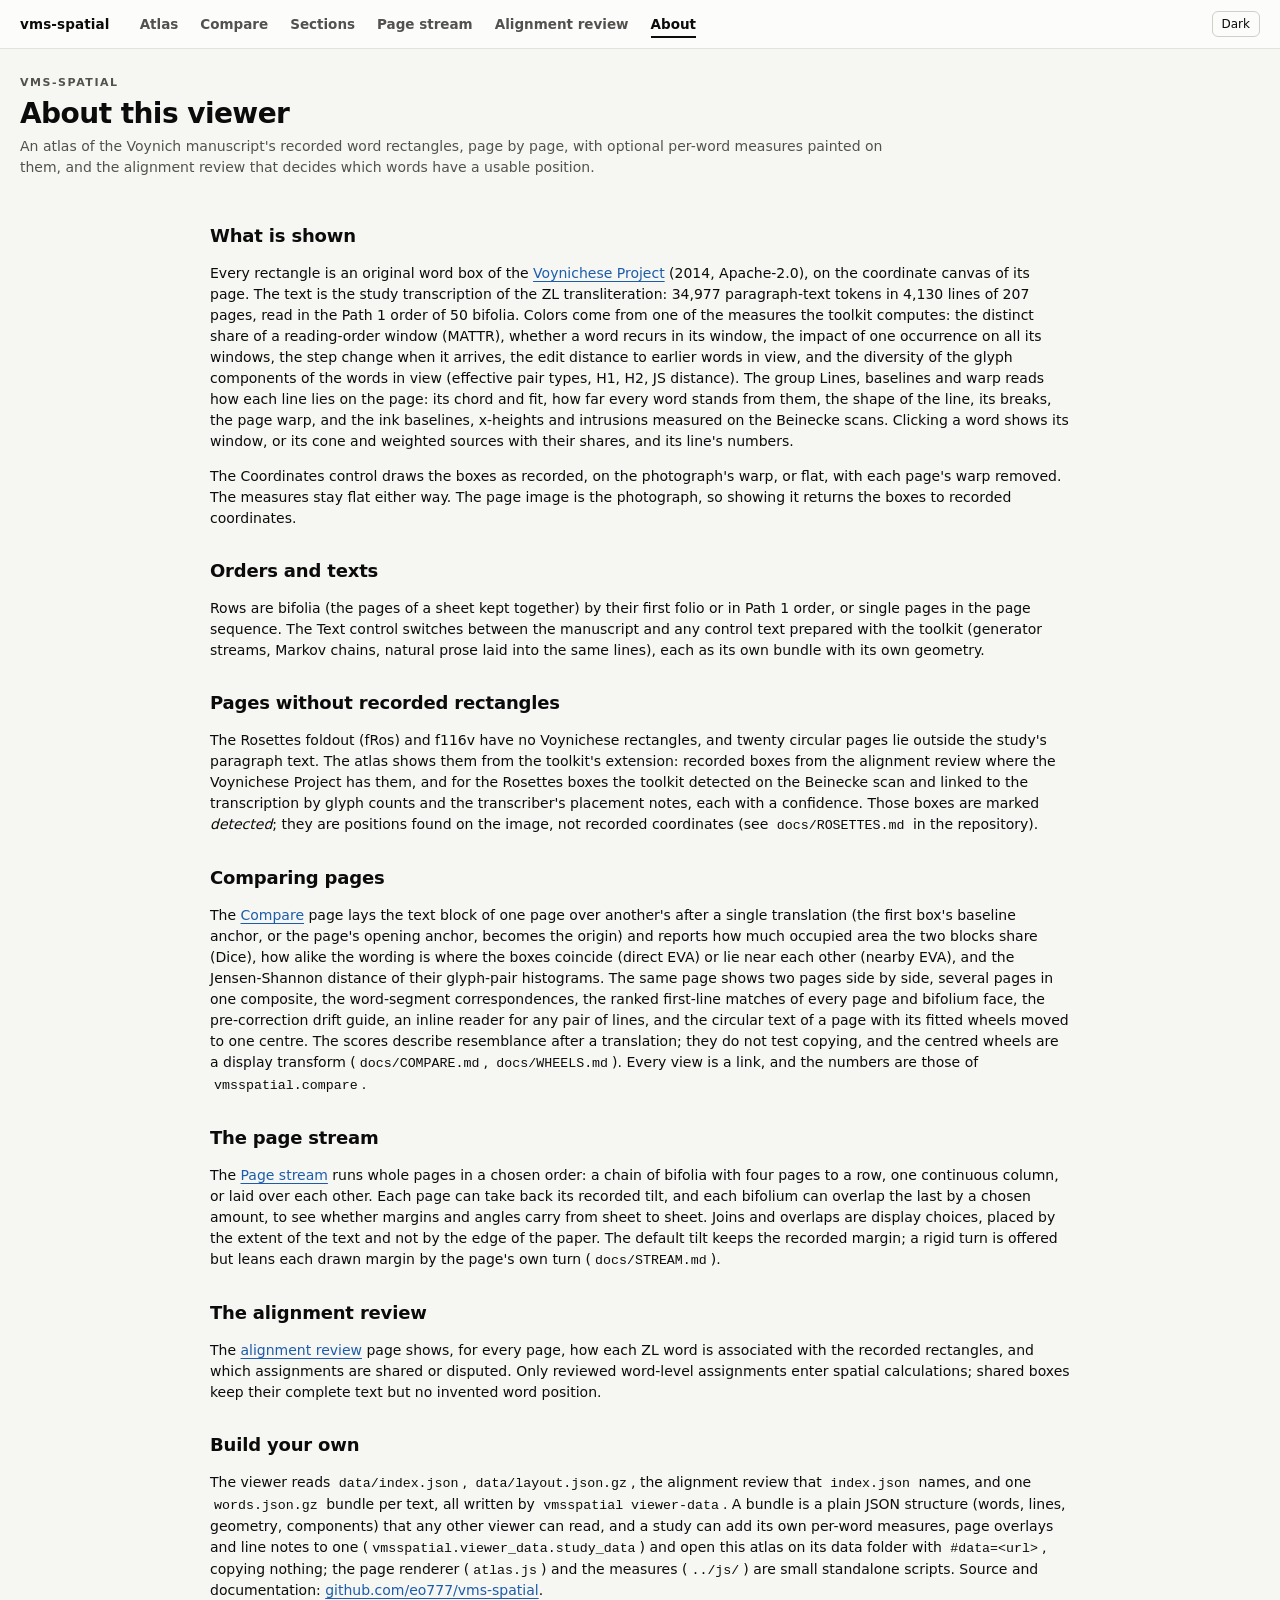
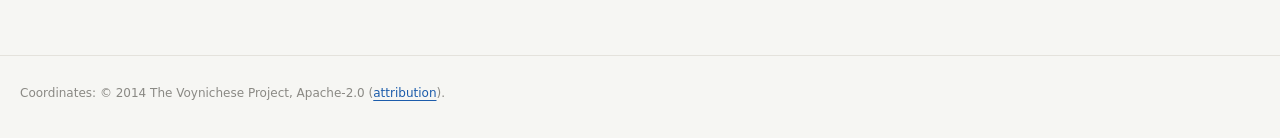
==== commit 33dd315a: "Release 2026.10.31.17 Build 06369c0eac13." ====
--- a/viewer/about.html
+++ b/viewer/about.html
@@ -14,6 +14,8 @@
 <p>The Rosettes foldout (fRos) and f116v have no Voynichese rectangles, and twenty circular pages lie outside the study's paragraph text. The atlas shows them from the toolkit's extension: recorded boxes from the alignment review where the Voynichese Project has them, and for the Rosettes boxes the toolkit detected on the Beinecke scan and linked to the transcription by glyph counts and the transcriber's placement notes, each with a confidence. Those boxes are marked <em>detected</em>; they are positions found on the image, not recorded coordinates (see <code>docs/ROSETTES.md</code> in the repository).</p>
 <h2>Comparing pages</h2>
 <p>The <a href="compare.html">Compare</a> page lays the text block of one page over another's after a single translation (the first box's baseline anchor, or the page's opening anchor, becomes the origin) and reports how much occupied area the two blocks share (Dice), how alike the wording is where the boxes coincide (direct EVA) or lie near each other (nearby EVA), and the Jensen-Shannon distance of their glyph-pair histograms. The same page shows two pages side by side, several pages in one composite, the word-segment correspondences, the ranked first-line matches of every page and bifolium face, the pre-correction drift guide, an inline reader for any pair of lines, and the circular text of a page with its fitted wheels moved to one centre. The scores describe resemblance after a translation; they do not test copying, and the centred wheels are a display transform (<code>docs/COMPARE.md</code>, <code>docs/WHEELS.md</code>). Every view is a link, and the numbers are those of <code>vmsspatial.compare</code>.</p>
+<h2>The page stream</h2>
+<p>The <a href="stream.html">Page stream</a> runs whole pages in a chosen order: a chain of bifolia with four pages to a row, one continuous column, or laid over each other. Each page can take back its recorded tilt, and each bifolium can overlap the last by a chosen amount, to see whether margins and angles carry from sheet to sheet. Joins and overlaps are display choices, placed by the extent of the text and not by the edge of the paper. The default tilt keeps the recorded margin; a rigid turn is offered but leans each drawn margin by the page's own turn (<code>docs/STREAM.md</code>).</p>
 <h2>The alignment review</h2>
 <p>The <a href="alignment.html">alignment review</a> page shows, for every page, how each ZL word is associated with the recorded rectangles, and which assignments are shared or disputed. Only reviewed word-level assignments enter spatial calculations; shared boxes keep their complete text but no invented word position.</p>
 <h2>Build your own</h2>
--- a/viewer/style.css
+++ b/viewer/style.css
@@ -368,3 +368,11 @@
 details.sub .cmp{margin-top:8px;max-width:760px}
 @media(max-width:960px){.pagegrid.with-pres{grid-template-columns:1fr}.side,.pres{position:static;height:auto;min-height:0}.detail,.colpanel{height:auto}.tabbody{max-height:70vh}}
 @media(max-width:900px){.deck-row{flex-wrap:wrap}.pageinfo{flex-basis:100%;order:3}.deck{position:static}}
+/* the loading indicator (SG.busy). Opacity and transform run off the page's thread, so it fades in and turns while the page is held */
+.busy{position:fixed;top:12px;left:50%;z-index:1000;display:none;align-items:center;gap:8px;max-width:calc(100vw - 32px);box-sizing:border-box;padding:6px 14px 6px 10px;transform:translateX(-50%);background:var(--surface);color:var(--ink);border:1px solid var(--line2);border-radius:999px;box-shadow:var(--shadow);font-size:13px;font-variant-numeric:tabular-nums;pointer-events:none;opacity:0}
+.busy.on{display:flex;animation:busy-in .12s ease-out .15s forwards}
+.busy i{flex:none;width:14px;height:14px;box-sizing:border-box;border:2px solid var(--line2);border-top-color:var(--accent);border-right-color:var(--accent);border-radius:50%;animation:busy-spin .8s linear infinite}
+.busy span{white-space:nowrap;overflow:hidden;text-overflow:ellipsis}
+@keyframes busy-in{to{opacity:1}}
+@keyframes busy-spin{to{transform:rotate(360deg)}}
+@media(prefers-reduced-motion:reduce){.busy i{animation:none}}
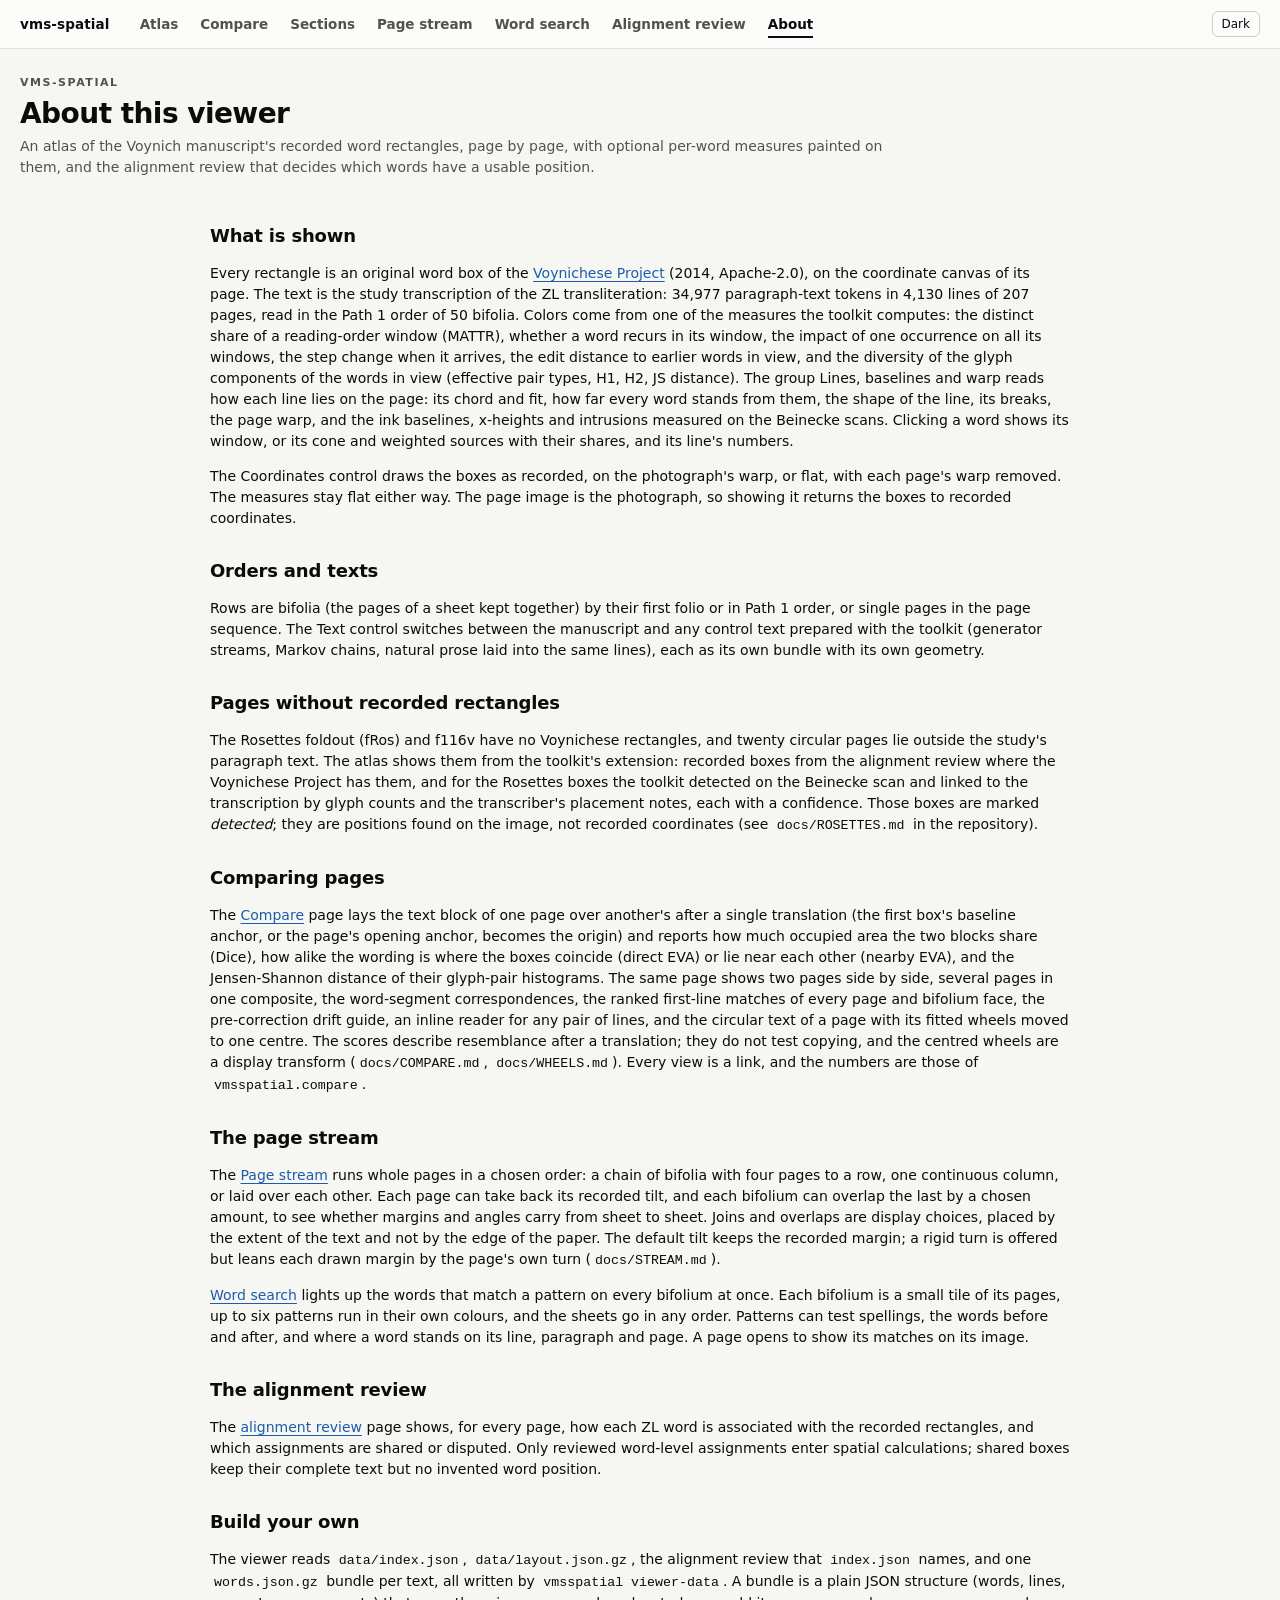
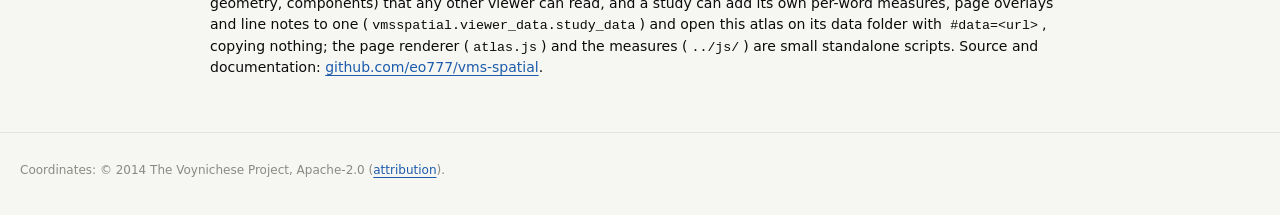
==== commit 2d80fb3d: "Release 2026.11.01 Build a989cbd60af1." ====
--- a/viewer/about.html
+++ b/viewer/about.html
@@ -16,6 +16,7 @@
 <p>The <a href="compare.html">Compare</a> page lays the text block of one page over another's after a single translation (the first box's baseline anchor, or the page's opening anchor, becomes the origin) and reports how much occupied area the two blocks share (Dice), how alike the wording is where the boxes coincide (direct EVA) or lie near each other (nearby EVA), and the Jensen-Shannon distance of their glyph-pair histograms. The same page shows two pages side by side, several pages in one composite, the word-segment correspondences, the ranked first-line matches of every page and bifolium face, the pre-correction drift guide, an inline reader for any pair of lines, and the circular text of a page with its fitted wheels moved to one centre. The scores describe resemblance after a translation; they do not test copying, and the centred wheels are a display transform (<code>docs/COMPARE.md</code>, <code>docs/WHEELS.md</code>). Every view is a link, and the numbers are those of <code>vmsspatial.compare</code>.</p>
 <h2>The page stream</h2>
 <p>The <a href="stream.html">Page stream</a> runs whole pages in a chosen order: a chain of bifolia with four pages to a row, one continuous column, or laid over each other. Each page can take back its recorded tilt, and each bifolium can overlap the last by a chosen amount, to see whether margins and angles carry from sheet to sheet. Joins and overlaps are display choices, placed by the extent of the text and not by the edge of the paper. The default tilt keeps the recorded margin; a rigid turn is offered but leans each drawn margin by the page's own turn (<code>docs/STREAM.md</code>).</p>
+<p><a href="search.html">Word search</a> lights up the words that match a pattern on every bifolium at once. Each bifolium is a small tile of its pages, up to six patterns run in their own colours, and the sheets go in any order. Patterns can test spellings, the words before and after, and where a word stands on its line, paragraph and page. A page opens to show its matches on its image.</p>
 <h2>The alignment review</h2>
 <p>The <a href="alignment.html">alignment review</a> page shows, for every page, how each ZL word is associated with the recorded rectangles, and which assignments are shared or disputed. Only reviewed word-level assignments enter spatial calculations; shared boxes keep their complete text but no invented word position.</p>
 <h2>Build your own</h2>
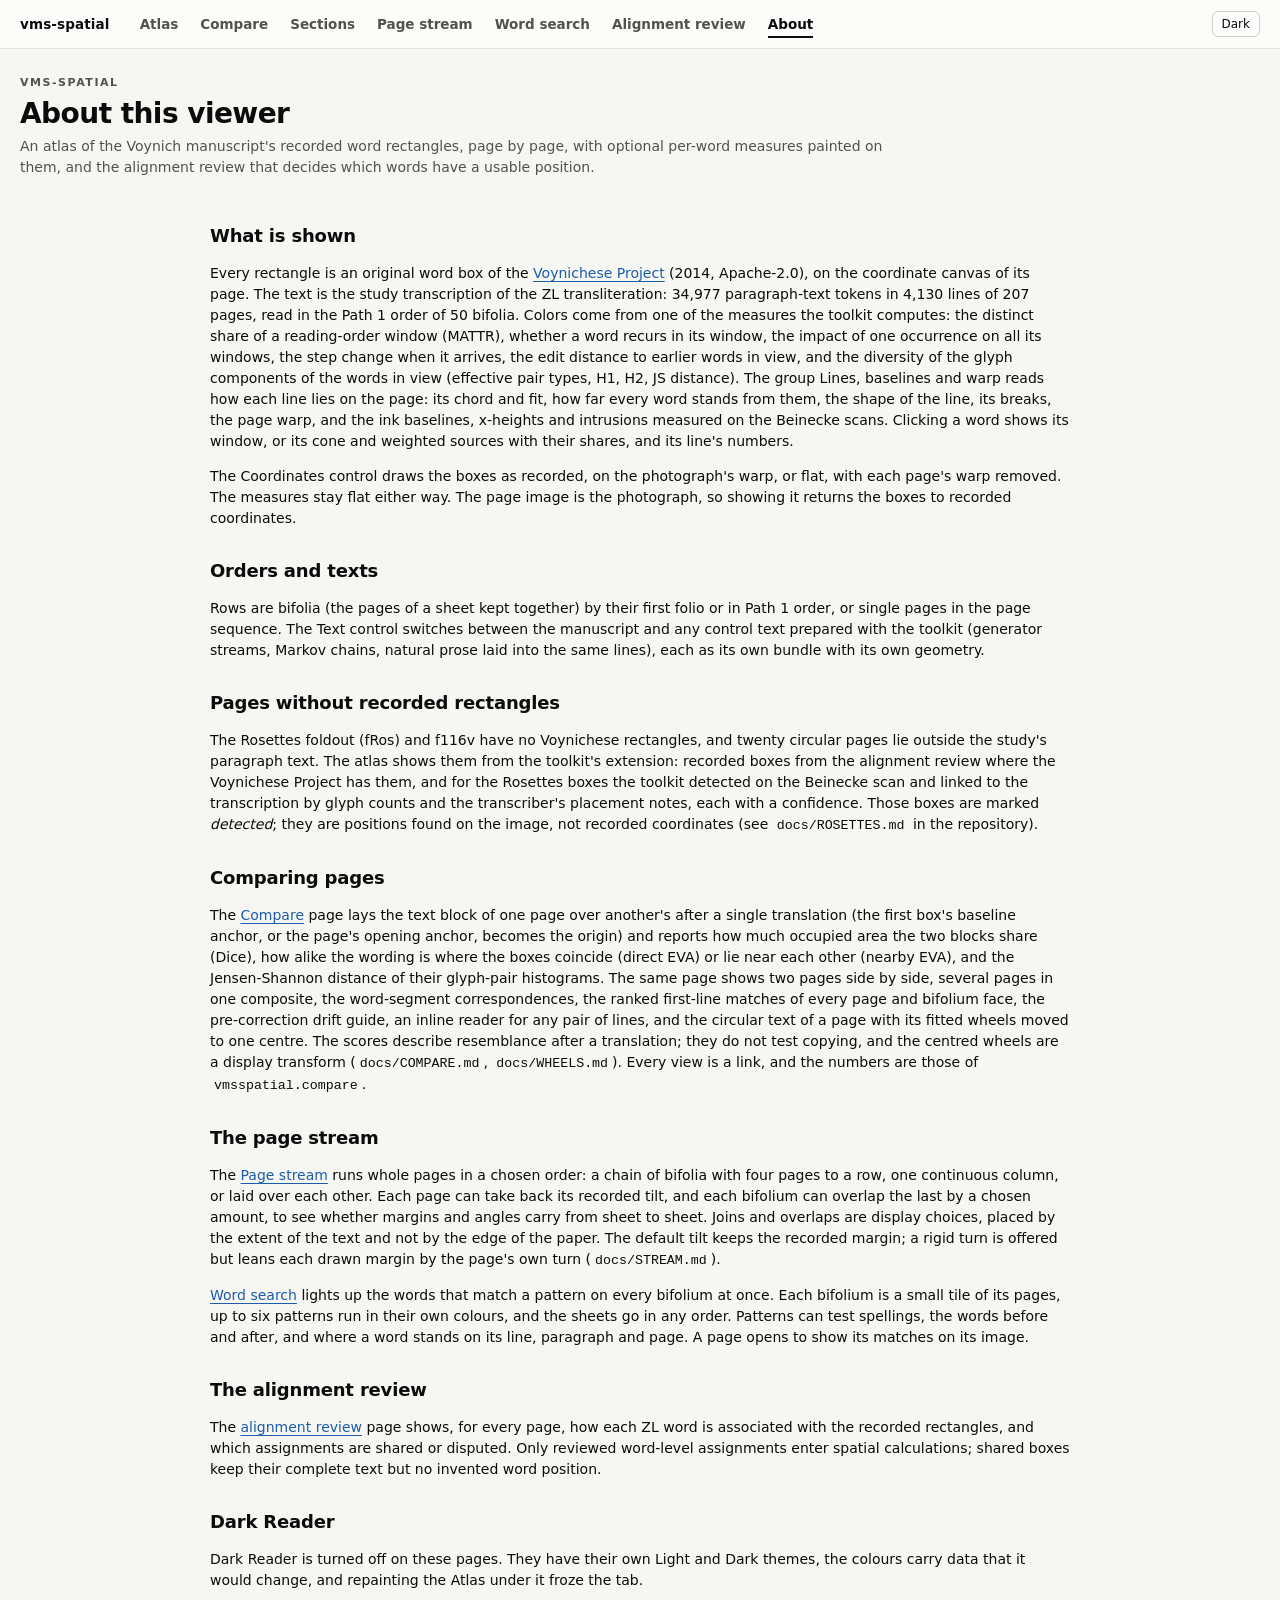
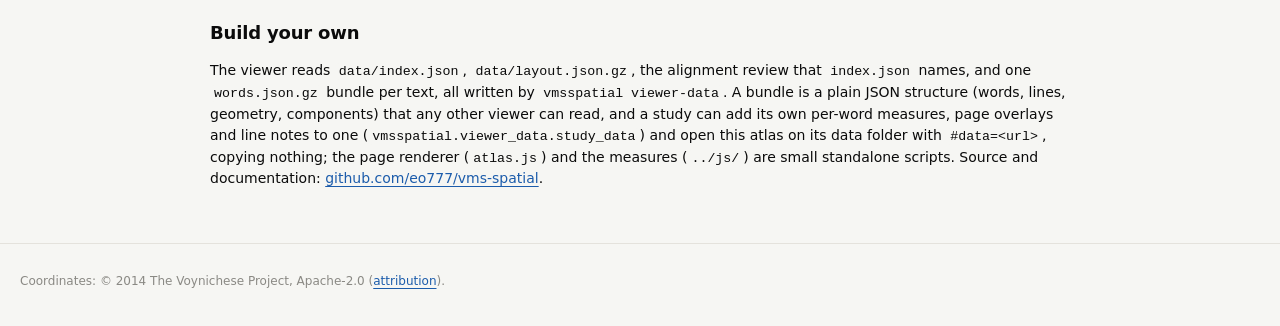
==== commit 0399b082: "Release 2026.11.01.5 Build 511dded2ac0e." ====
--- a/viewer/about.html
+++ b/viewer/about.html
@@ -1,5 +1,5 @@
 <!doctype html>
-<html lang="en"><head><meta charset="utf-8"><meta name="viewport" content="width=device-width, initial-scale=1">
+<html lang="en"><head><meta charset="utf-8"><meta name="viewport" content="width=device-width, initial-scale=1"><meta name="darkreader-lock">
 <title>vms-spatial · About</title><link rel="stylesheet" href="style.css"><script src="site_nav.js" defer></script>
 <style>main.about{max-width:900px}main.about h2{margin-top:28px}main.about code{background:var(--bg);padding:1px 4px;border-radius:4px}</style></head>
 <body><nav class="site-nav"></nav><header class="masthead"><div class="eyebrow">VMS-SPATIAL</div><h1>About this viewer</h1>
@@ -19,6 +19,8 @@
 <p><a href="search.html">Word search</a> lights up the words that match a pattern on every bifolium at once. Each bifolium is a small tile of its pages, up to six patterns run in their own colours, and the sheets go in any order. Patterns can test spellings, the words before and after, and where a word stands on its line, paragraph and page. A page opens to show its matches on its image.</p>
 <h2>The alignment review</h2>
 <p>The <a href="alignment.html">alignment review</a> page shows, for every page, how each ZL word is associated with the recorded rectangles, and which assignments are shared or disputed. Only reviewed word-level assignments enter spatial calculations; shared boxes keep their complete text but no invented word position.</p>
+<h2>Dark Reader</h2>
+<p>Dark Reader is turned off on these pages. They have their own Light and Dark themes, the colours carry data that it would change, and repainting the Atlas under it froze the tab.</p>
 <h2>Build your own</h2>
 <p>The viewer reads <code>data/index.json</code>, <code>data/layout.json.gz</code>, the alignment review that <code>index.json</code> names, and one <code>words.json.gz</code> bundle per text, all written by <code>vmsspatial viewer-data</code>. A bundle is a plain JSON structure (words, lines, geometry, components) that any other viewer can read, and a study can add its own per-word measures, page overlays and line notes to one (<code>vmsspatial.viewer_data.study_data</code>) and open this atlas on its data folder with <code>#data=&lt;url&gt;</code>, copying nothing; the page renderer (<code>atlas.js</code>) and the measures (<code>../js/</code>) are small standalone scripts. Source and documentation: <a href="https://github.com/eo777/vms-spatial">github.com/eo777/vms-spatial</a>.</p>
 </main><footer><p>Coordinates: © 2014 The Voynichese Project, Apache-2.0 (<a href="NOTICE.txt">attribution</a>).</p></footer>
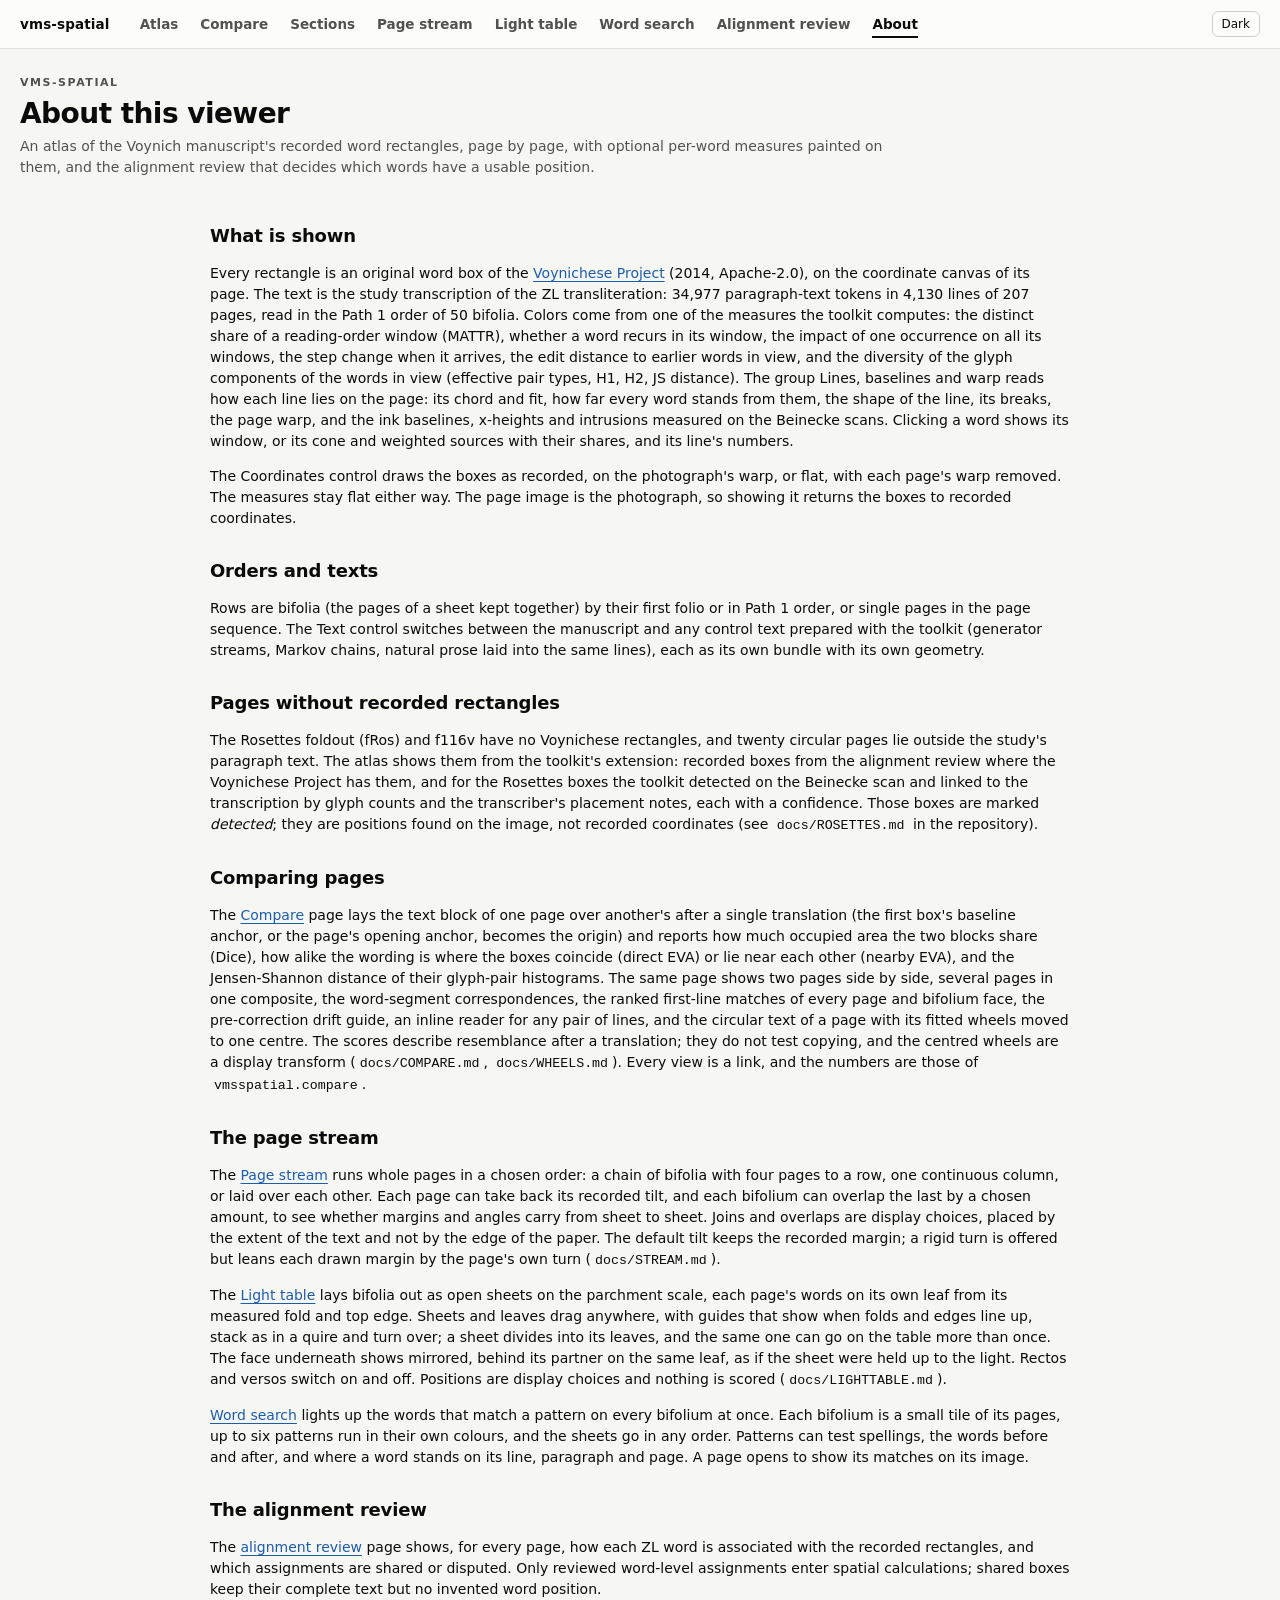
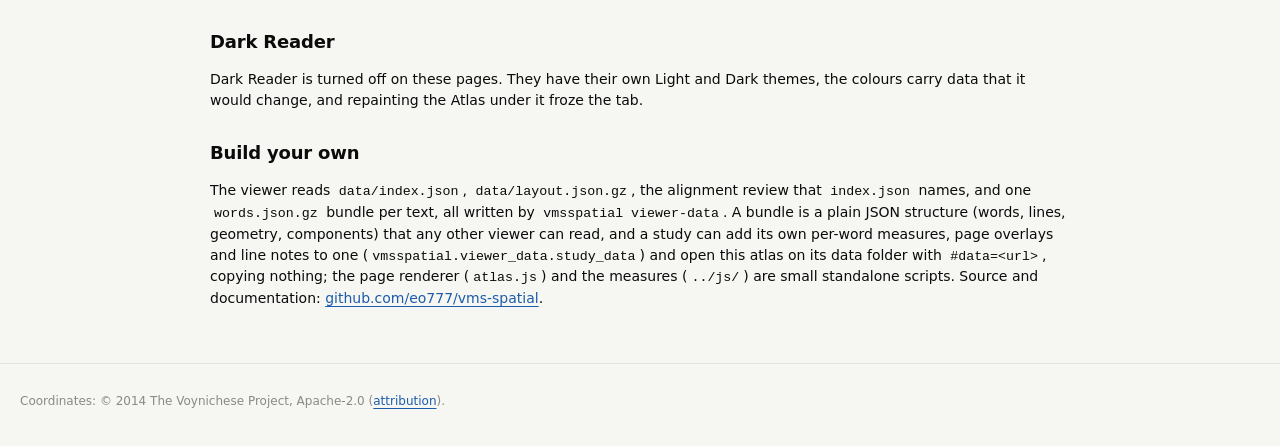
==== commit 6e02e00b: "Release 2026.11.06 Build 3236e84e6f63." ====
--- a/viewer/about.html
+++ b/viewer/about.html
@@ -16,6 +16,7 @@
 <p>The <a href="compare.html">Compare</a> page lays the text block of one page over another's after a single translation (the first box's baseline anchor, or the page's opening anchor, becomes the origin) and reports how much occupied area the two blocks share (Dice), how alike the wording is where the boxes coincide (direct EVA) or lie near each other (nearby EVA), and the Jensen-Shannon distance of their glyph-pair histograms. The same page shows two pages side by side, several pages in one composite, the word-segment correspondences, the ranked first-line matches of every page and bifolium face, the pre-correction drift guide, an inline reader for any pair of lines, and the circular text of a page with its fitted wheels moved to one centre. The scores describe resemblance after a translation; they do not test copying, and the centred wheels are a display transform (<code>docs/COMPARE.md</code>, <code>docs/WHEELS.md</code>). Every view is a link, and the numbers are those of <code>vmsspatial.compare</code>.</p>
 <h2>The page stream</h2>
 <p>The <a href="stream.html">Page stream</a> runs whole pages in a chosen order: a chain of bifolia with four pages to a row, one continuous column, or laid over each other. Each page can take back its recorded tilt, and each bifolium can overlap the last by a chosen amount, to see whether margins and angles carry from sheet to sheet. Joins and overlaps are display choices, placed by the extent of the text and not by the edge of the paper. The default tilt keeps the recorded margin; a rigid turn is offered but leans each drawn margin by the page's own turn (<code>docs/STREAM.md</code>).</p>
+<p>The <a href="lighttable.html">Light table</a> lays bifolia out as open sheets on the parchment scale, each page's words on its own leaf from its measured fold and top edge. Sheets and leaves drag anywhere, with guides that show when folds and edges line up, stack as in a quire and turn over; a sheet divides into its leaves, and the same one can go on the table more than once. The face underneath shows mirrored, behind its partner on the same leaf, as if the sheet were held up to the light. Rectos and versos switch on and off. Positions are display choices and nothing is scored (<code>docs/LIGHTTABLE.md</code>).</p>
 <p><a href="search.html">Word search</a> lights up the words that match a pattern on every bifolium at once. Each bifolium is a small tile of its pages, up to six patterns run in their own colours, and the sheets go in any order. Patterns can test spellings, the words before and after, and where a word stands on its line, paragraph and page. A page opens to show its matches on its image.</p>
 <h2>The alignment review</h2>
 <p>The <a href="alignment.html">alignment review</a> page shows, for every page, how each ZL word is associated with the recorded rectangles, and which assignments are shared or disputed. Only reviewed word-level assignments enter spatial calculations; shared boxes keep their complete text but no invented word position.</p>
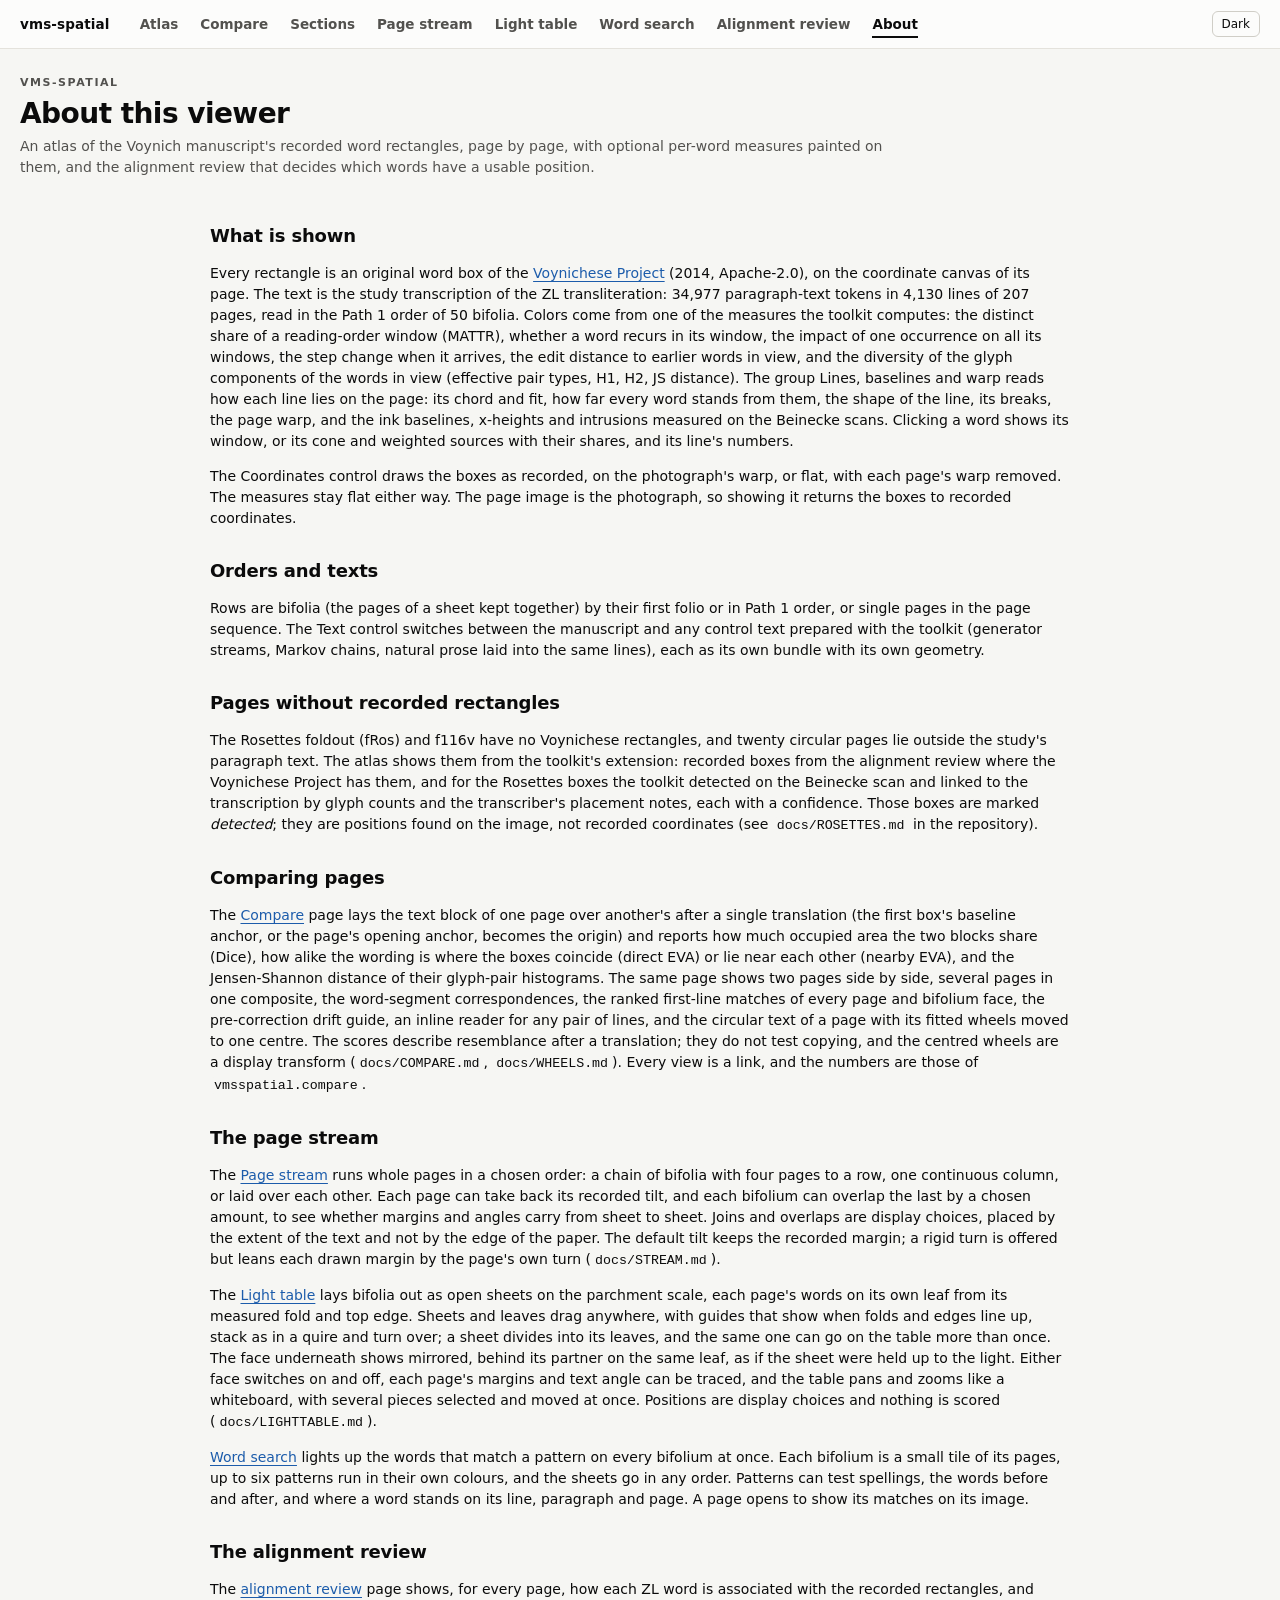
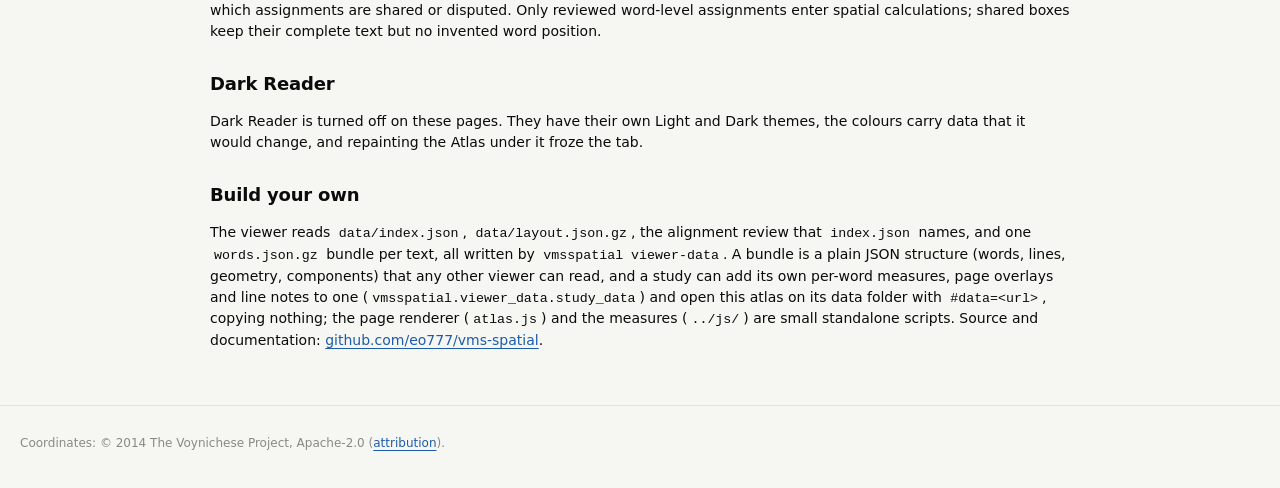
==== commit f0d04b71: "Release 2026.11.06.2 Build 4c11caa12627." ====
--- a/viewer/about.html
+++ b/viewer/about.html
@@ -16,7 +16,7 @@
 <p>The <a href="compare.html">Compare</a> page lays the text block of one page over another's after a single translation (the first box's baseline anchor, or the page's opening anchor, becomes the origin) and reports how much occupied area the two blocks share (Dice), how alike the wording is where the boxes coincide (direct EVA) or lie near each other (nearby EVA), and the Jensen-Shannon distance of their glyph-pair histograms. The same page shows two pages side by side, several pages in one composite, the word-segment correspondences, the ranked first-line matches of every page and bifolium face, the pre-correction drift guide, an inline reader for any pair of lines, and the circular text of a page with its fitted wheels moved to one centre. The scores describe resemblance after a translation; they do not test copying, and the centred wheels are a display transform (<code>docs/COMPARE.md</code>, <code>docs/WHEELS.md</code>). Every view is a link, and the numbers are those of <code>vmsspatial.compare</code>.</p>
 <h2>The page stream</h2>
 <p>The <a href="stream.html">Page stream</a> runs whole pages in a chosen order: a chain of bifolia with four pages to a row, one continuous column, or laid over each other. Each page can take back its recorded tilt, and each bifolium can overlap the last by a chosen amount, to see whether margins and angles carry from sheet to sheet. Joins and overlaps are display choices, placed by the extent of the text and not by the edge of the paper. The default tilt keeps the recorded margin; a rigid turn is offered but leans each drawn margin by the page's own turn (<code>docs/STREAM.md</code>).</p>
-<p>The <a href="lighttable.html">Light table</a> lays bifolia out as open sheets on the parchment scale, each page's words on its own leaf from its measured fold and top edge. Sheets and leaves drag anywhere, with guides that show when folds and edges line up, stack as in a quire and turn over; a sheet divides into its leaves, and the same one can go on the table more than once. The face underneath shows mirrored, behind its partner on the same leaf, as if the sheet were held up to the light. Rectos and versos switch on and off. Positions are display choices and nothing is scored (<code>docs/LIGHTTABLE.md</code>).</p>
+<p>The <a href="lighttable.html">Light table</a> lays bifolia out as open sheets on the parchment scale, each page's words on its own leaf from its measured fold and top edge. Sheets and leaves drag anywhere, with guides that show when folds and edges line up, stack as in a quire and turn over; a sheet divides into its leaves, and the same one can go on the table more than once. The face underneath shows mirrored, behind its partner on the same leaf, as if the sheet were held up to the light. Either face switches on and off, each page's margins and text angle can be traced, and the table pans and zooms like a whiteboard, with several pieces selected and moved at once. Positions are display choices and nothing is scored (<code>docs/LIGHTTABLE.md</code>).</p>
 <p><a href="search.html">Word search</a> lights up the words that match a pattern on every bifolium at once. Each bifolium is a small tile of its pages, up to six patterns run in their own colours, and the sheets go in any order. Patterns can test spellings, the words before and after, and where a word stands on its line, paragraph and page. A page opens to show its matches on its image.</p>
 <h2>The alignment review</h2>
 <p>The <a href="alignment.html">alignment review</a> page shows, for every page, how each ZL word is associated with the recorded rectangles, and which assignments are shared or disputed. Only reviewed word-level assignments enter spatial calculations; shared boxes keep their complete text but no invented word position.</p>
